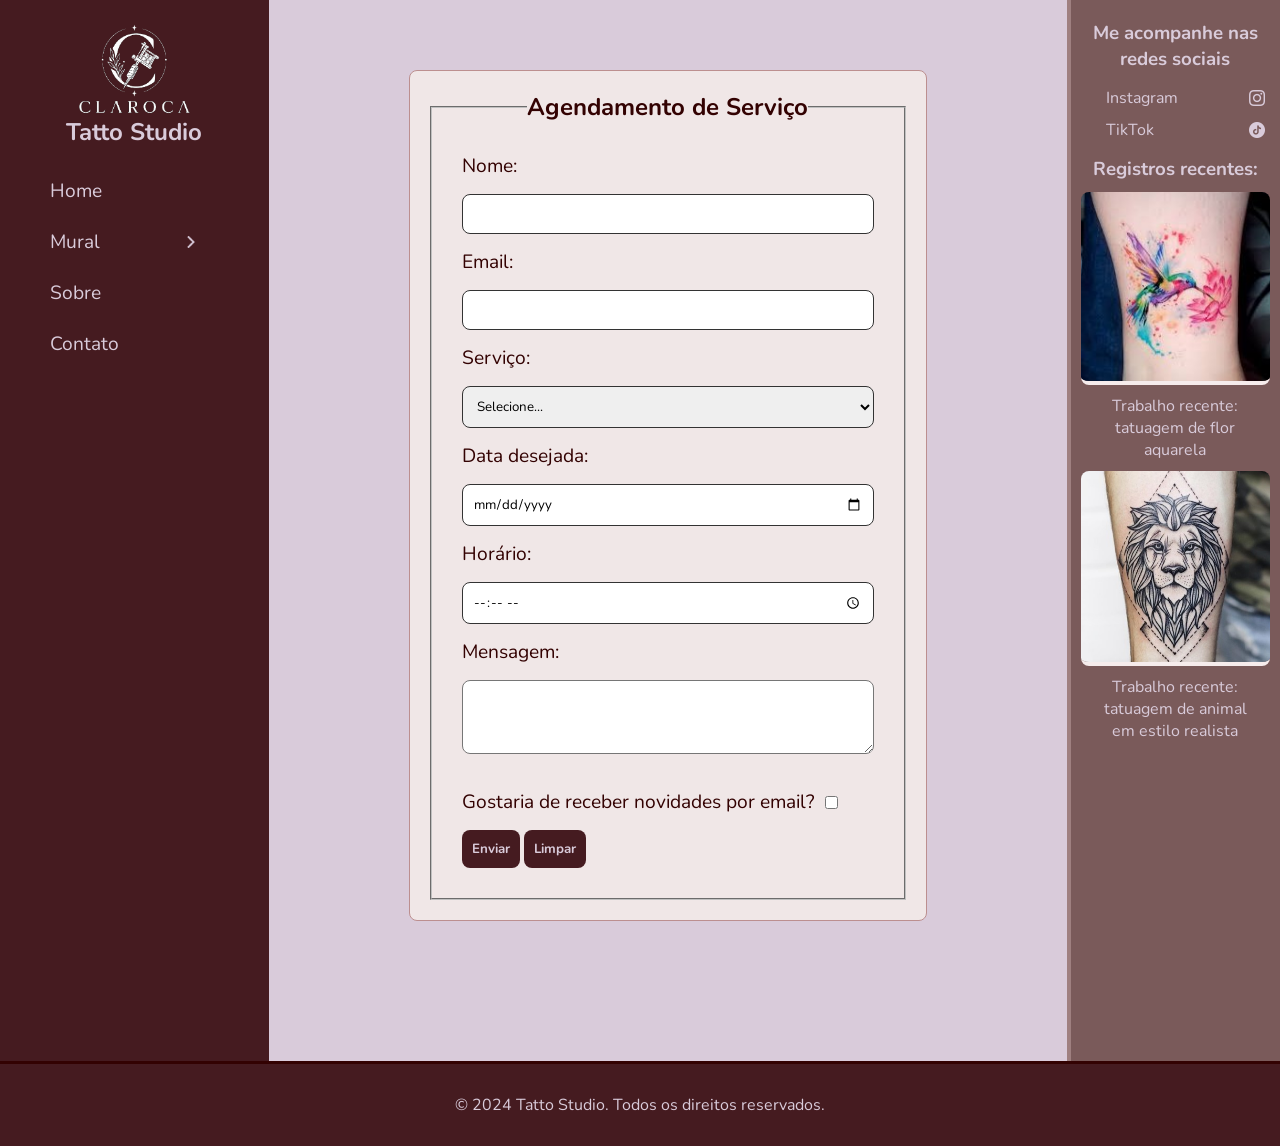
==== paginas/contato.html @ 86ca5c67 "Add files via upload" ====
<!DOCTYPE html>
<html lang="en">

<head>
    <meta charset="UTF-8">
    <meta name="viewport" content="width=device-width, initial-scale=1.0">
    <title>Tatto</title>
    <link rel="stylesheet" href="../estilos/layout.css">
    <link rel="shortcut icon" href="../imagens/tatuagem.ico">
    
</head>

<body>
    <section id="container">

        <nav>
            <header>
                <figure>
                    <img src="../imagens/logo.png" alt="Logo" width="120">
                    <h1>Tatto Studio</h1>
                </figure>
            </header>
            <ul>
                <li>
                    <a href="../index.html">Home</a>
                </li>

                <li class="dropdown" onclick="abrirMenu(event)">
                    <article>
                        <p>Mural</p>
                        <img src="../imagens/seta-direita.png" alt="Seta" width="12" class="arrow">
                    </article>

                    <ul class="submenu">
                        <li>
                            <a href="pele-artificial.html">Pele artificial</a>
                        </li>

                        <li>
                            <a href="pele-real.html">Pele real</a>
                        </li>
                    </ul>
                </li>

                <li>
                    <a href="./sobre.html">Sobre</a>
                </li>
                <li>
                    <a href="./contato.html">Contato</a>
                </li>
            </ul>
        </nav>

        <main>
            <form action="contato.html" method="post">
                <fieldset>
                    <legend>Agendamento de Serviço</legend>

                    <label for="lbnome">Nome:</label>
                    <input type="text" id="ipnome" name="nome" required>

                    <label for="lbemail">Email:</label>
                    <input type="email" id="ipemail" name="email" required>

                    <label for="lbassunto">Serviço:</label>
                    <select id="ipassunto" name="assunto" required>
                        <option value="">Selecione...</option>
                        <option value="arte">Arte</option>
                        <option value="tatuagem">Tatuagem</option>
                        <option value="projetos">Projeto</option>
                        <option value="outros">Outros</option>
                    </select>

                    <label for="lbdata">Data desejada:</label>
                    <input type="date" id="ipdata" name="data" required>

                    <label for="lbhora">Horário:</label>
                    <input type="time" id="iphora" name="hora" required>

                    
                    <label for="lbmensagem">Mensagem:</label>
                    <textarea id="ipmensagem" name="mensagem" rows="4"></textarea>

                    <article style="display: flex; align-items: center; gap: 10px; margin-top: 20px;">
                        <label for="lbgostaria">Gostaria de receber novidades por email?</label>
                        <input type="checkbox" id="ipgostaria" name="gostaria">
                    </article>
                    
                    <article class="form-actions">
                        <button type="button" onclick="enviarDados(event)">Enviar</button>
                        <button type="reset">Limpar</button>
                    </article>
                </fieldset>
            </form>

            <article id="resposta" style="display:none; margin-top: 30px;"></article>

        </main>

        <aside>
            <section>
                <article>
                    <h3>Me acompanhe nas redes sociais</h3>
                    <ul>
                        <li>
                            <a href="https://www.instagram.com/clarocao/" target="_blank">
                                Instagram
                                <img src="../imagens/insta.png" alt="Instagram" width="16">
                            </a>
                        </li>
                        <li>
                            <a href="https://www.tiktok.com/clarocao" target="_blank">
                                TikTok
                                <img src="../imagens/tiktok.png" alt="TikTok" width="16">
                            </a>
                        </li>
                    </ul>
                </article>
                <article>
                    <h3>
                        Registros recentes:
                    </h3>
                    <figure>
                        <img src="../imagens/registro-1.jpg" alt="Registro 1" width="100%">
                        <figcaption>Trabalho recente: tatuagem de flor aquarela</figcaption>
                    </figure>
                    <figure>
                        <img src="../imagens/registro-2.jpeg" alt="Registro 2" width="100%">
                        <figcaption>Trabalho recente: tatuagem de animal em estilo realista</figcaption>
                    </figure>
                </article>
            </section>
        </aside>

    </section>

    <footer>
        <p>&copy; 2024 Tatto Studio. Todos os direitos reservados.</p>
    </footer>
    <script src="../scripts/enviarDados.js"></script>
</body>

</html>
---- estilos/layout.css ----
@import url('https://fonts.googleapis.com/css2?family=Nunito:ital,wght@0,200..1000;1,200..1000&display=swap');

* {
    margin: 0;
    padding: 0;
    box-sizing: border-box;
    font-family: 'Nunito', sans-serif;
}

html,
body {
    height: 100%;
    background-color: #D9CBDA;
}

body {
    display: flex;
    flex-direction: column;
}

#container {
    display: flex;
    flex: 1;
}

main {
    width: 75%;
    padding: 40px;
}

nav {
    width: 25%;
    padding: 20px;
    background-color: #451b20;
}

figure {
    display: flex;
    flex-direction: column;
    align-items: center;
}

figure h1 {
    color: #D9CBDA;
    font-size: 1.5rem;
}

nav ul {
    margin-top: 20px;
    margin-left: 20px;
}

nav ul li {
    list-style: none;
    font-size: 1.2rem;
    margin: 5px 0;
    width: 80%;
    transition: 0.3s ease;
    padding: 10px;
}

nav ul li a {
    text-decoration: none;
    color: #D9CBDA;
}

nav ul li:hover {
    background-color: #3f1616;
    border-radius: 8px;
    transition: 0.3s ease;
}

.dropdown {
    position: relative;
}

.dropdown article{
    display: flex;
    justify-content: space-between;
    align-items: center;
    color: #D9CBDA;
    cursor:pointer;
}

.dropdown a {
    display: flex;
    justify-content: space-between;
    align-items: center;
}

.submenu {
    display: none;
    position: absolute;
    left: 100%;
    top: 0;
    list-style: none;
    padding: 5px;
    margin: 0;
    border-radius: 8px;
    background-color: #111;
    width: 150px;
}


.submenu li {
    padding: 10px;
    width: 100%;
    transition: 0.3s ease;
}


.submenu li a {
    color: white;
    text-decoration: none;
    font-size: 15px;
}


.submenu li:hover {
    font-weight: bold;
    background-color: #2b2b2b;
    transition: 0.3s ease;
}


.submenu.ativo {
    display: block;
}

.card {
    padding: 20px;
    margin: 20px;
    border-radius: 8px;
    border: 1px solid #333;
}

form{
    margin: 100px;
    margin-top:30px;
    padding: 20px;
    border-radius: 8px;
    border: 1px solid #bc8f8f;
    background-color: #f0e7e7; 
}

form fieldset{
    display: flex;
    flex-direction: column;
    gap: 15px;
    padding: 30px;
}

legend{
    font-size: 1.5rem;
    font-weight: bold;
    text-align: center;
    color:#330202;
}

label{
    font-size: 1.2rem;
    color: #330202;
}

input,textarea,button, select{
    border-radius: 8px;
}

input, select{
    padding: 10px;
    border: 1px solid #333;}

button{
    width: min-content;
    background-color: #451b20;
    color: #D9CBDA;
    font-weight: bold;
    padding: 10px;
    border: none;
}

aside{
    width: 20%;
    background-color: #7a5a5a;
    border-left: 4px solid #9f8080;
    padding: 10px;
}

aside h3{
    margin-top: 10px;
    margin-bottom: 10px;
    text-align: center;
    color: #D9CBDA; 
}

aside ul li{
    margin-left: 20px;
    list-style: none;
    padding: 5px;
}

aside ul li a{
    gap: 10px;
    align-items: center;
    display: flex;
    justify-content: space-between;
    text-decoration: none;
    color: #D9CBDA;
}

figure figcaption{
    margin: 10px;
    text-align: center;
    color: #D9CBDA;
}

aside figure img{
    border-radius: 8px;
    border-bottom:#f6ecec solid 4px;
}

footer {
    border-top: #330202 solid 3px;
    background-color: #451b20;
    color: #D9CBDA;
    padding: 30px;
    text-align: center;
}

.mural{
    display: flex;
    flex-wrap: wrap;
    justify-content: center;
}

.mural .card{
    width: 250px;
    padding:20px;
    display: flex;
    flex-direction: column;
    align-items: center;
    justify-content: center;
    background-color: #f0e7e7;
}

.mural .card figure img{
    width:100%;
}

.mural .card figcaption{
    color:#380505;
    font-weight: bold;
}
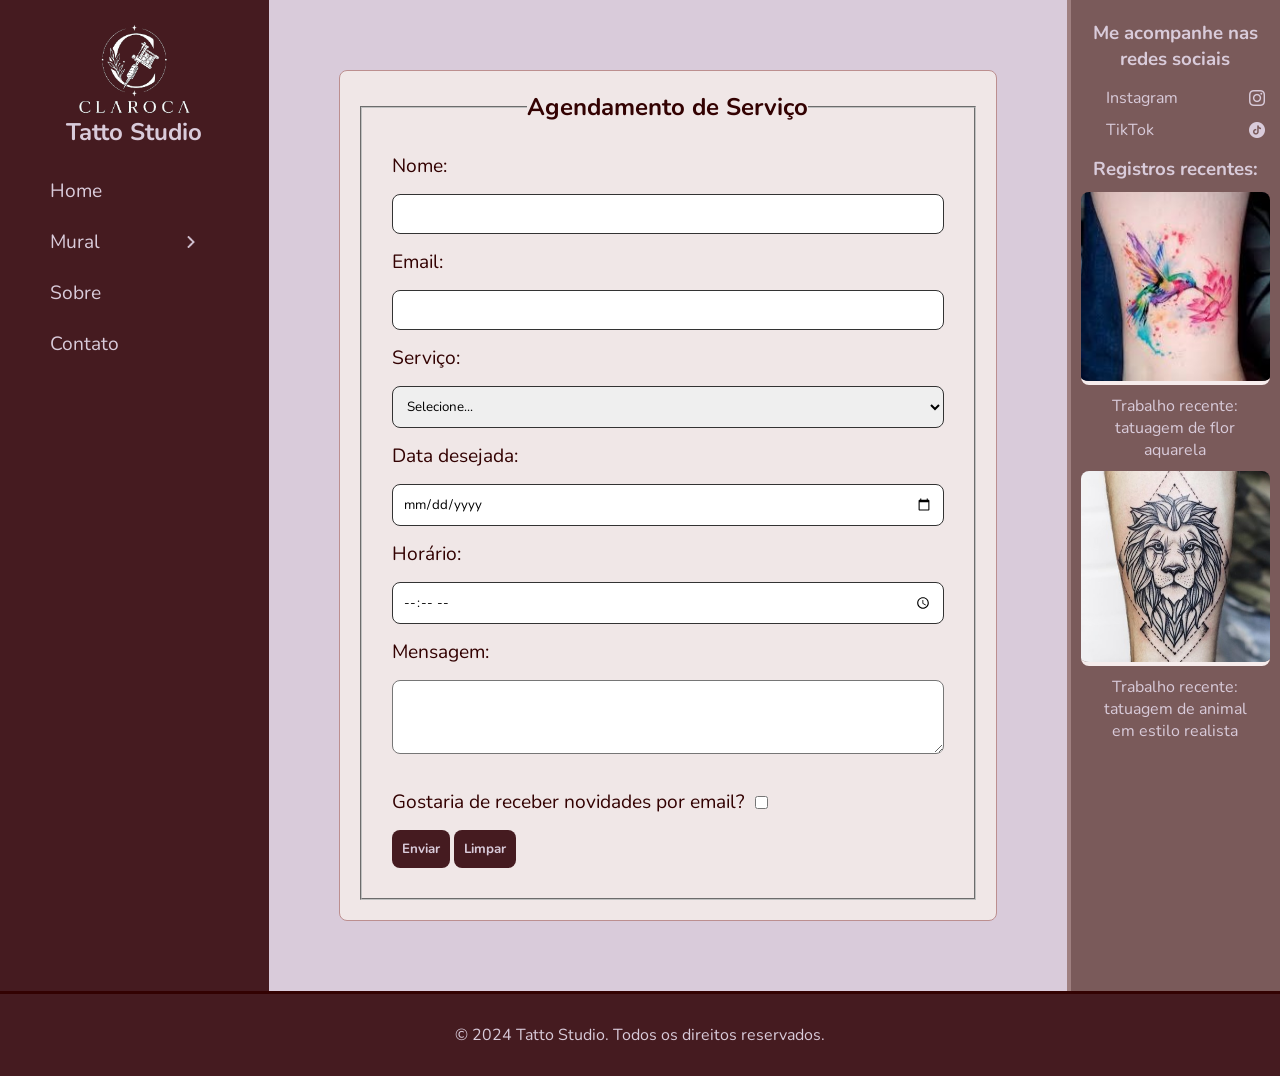
==== commit 07f3fa87: "Add files via upload" ====
--- a/paginas/contato.html
+++ b/paginas/contato.html
@@ -7,7 +7,7 @@
     <title>Tatto</title>
     <link rel="stylesheet" href="../estilos/layout.css">
     <link rel="shortcut icon" href="../imagens/tatuagem.ico">
-    
+
 </head>
 
 <body>
@@ -26,6 +26,7 @@
                 </li>
 
                 <li class="dropdown" onclick="abrirMenu(event)">
+
                     <article>
                         <p>Mural</p>
                         <img src="../imagens/seta-direita.png" alt="Seta" width="12" class="arrow">
@@ -77,7 +78,7 @@
                     <label for="lbhora">Horário:</label>
                     <input type="time" id="iphora" name="hora" required>
 
-                    
+
                     <label for="lbmensagem">Mensagem:</label>
                     <textarea id="ipmensagem" name="mensagem" rows="4"></textarea>
 
@@ -85,7 +86,7 @@
                         <label for="lbgostaria">Gostaria de receber novidades por email?</label>
                         <input type="checkbox" id="ipgostaria" name="gostaria">
                     </article>
-                    
+
                     <article class="form-actions">
                         <button type="button" onclick="enviarDados(event)">Enviar</button>
                         <button type="reset">Limpar</button>
@@ -137,6 +138,7 @@
     <footer>
         <p>&copy; 2024 Tatto Studio. Todos os direitos reservados.</p>
     </footer>
+    <script src="../scripts/menuDropDown.js"></script>
     <script src="../scripts/enviarDados.js"></script>
 </body>
 
--- a/estilos/layout.css
+++ b/estilos/layout.css
@@ -24,7 +24,7 @@
 }
 
 main {
-    width: 75%;
+    width: 55%;
     padding: 40px;
 }
 
@@ -135,7 +135,7 @@
 }
 
 form{
-    margin: 100px;
+    margin: 30px;
     margin-top:30px;
     padding: 20px;
     border-radius: 8px;
@@ -227,6 +227,74 @@
     text-align: center;
 }
 
+@media (max-width: 767px) {
+    #container {
+        flex-direction: column;
+    }
+
+    nav {
+        width: 100%;
+        padding: 20px;
+    }
+
+    main {
+        width: 100%;
+        padding: 20px;
+    }
+
+    aside {
+        width: 100%;
+        border-left: none;
+        border-top: 4px solid #9f8080;
+        margin-top: 20px;
+    }
+
+    .card {
+        margin: 10px 0;
+    }
+
+    nav ul li {
+        width: 100%;
+    }
+
+    .submenu {
+        position: relative;
+        left: 0;
+        top: 0;
+        width: 100%;
+    }
+
+    form {
+        margin: 20px;
+    }
+
+    form fieldset {
+        padding: 20px;
+    }
+
+    footer {
+        padding: 20px;
+    }
+}
+
+@media (min-width: 992px) {
+    #container {
+        flex-direction: row;
+    }
+
+    nav {
+        width: 25%;
+    }
+
+    main {
+        width: 75%;
+    }
+
+    aside {
+        width: 20%;
+    }
+}
+
 .mural{
     display: flex;
     flex-wrap: wrap;
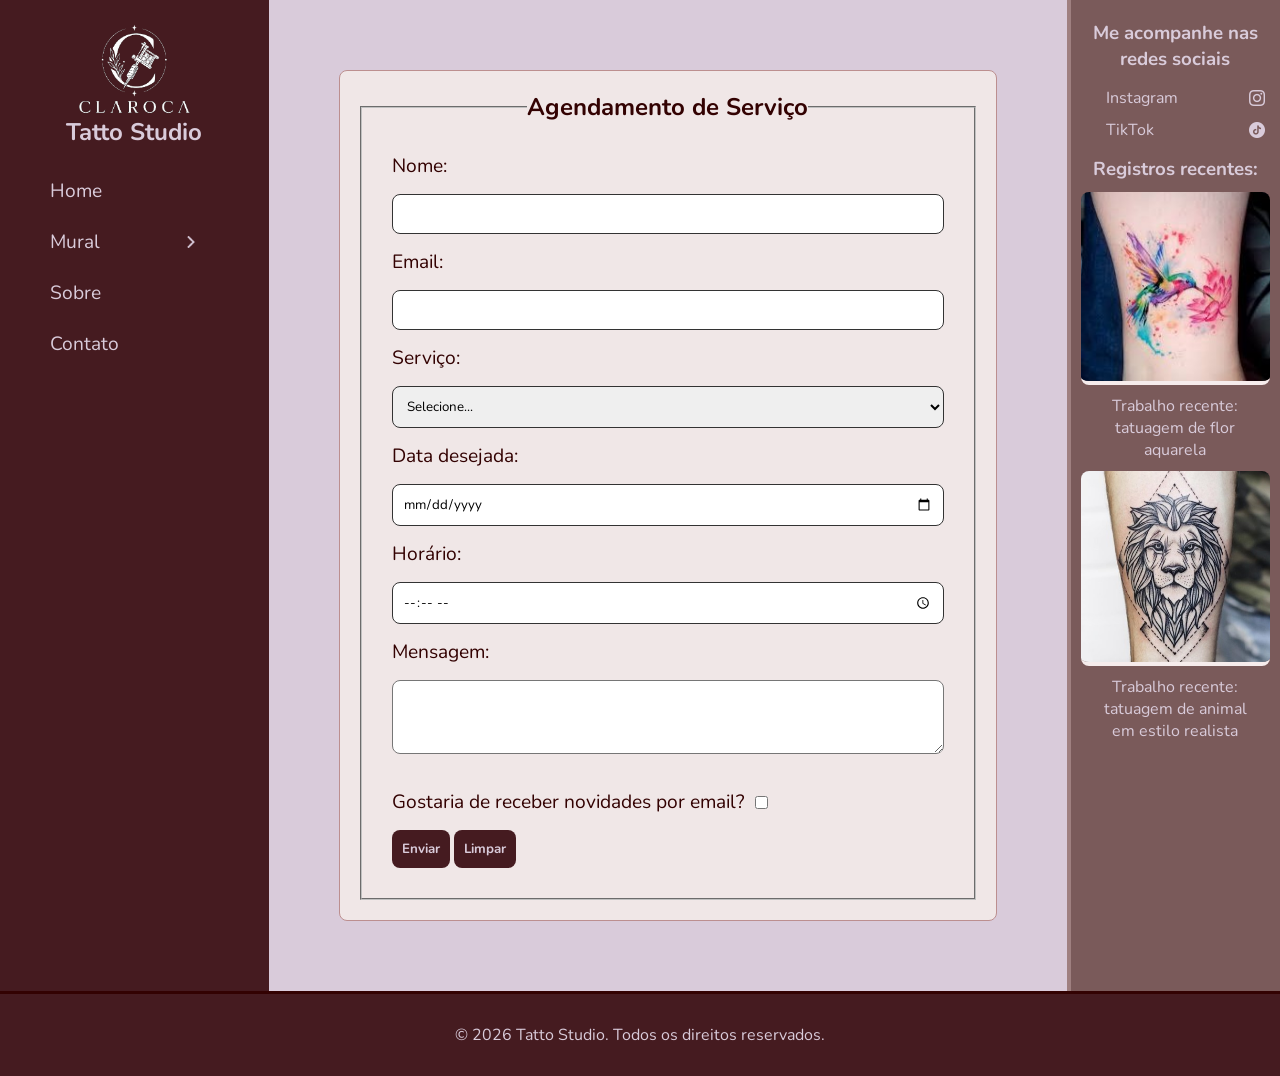
==== commit ab608deb: "alterando ano do footer Updated copyright year from 2024 to 2026." ====
--- a/paginas/contato.html
+++ b/paginas/contato.html
@@ -136,10 +136,10 @@
     </section>
 
     <footer>
-        <p>&copy; 2024 Tatto Studio. Todos os direitos reservados.</p>
+        <p>&copy; 2026 Tatto Studio. Todos os direitos reservados.</p>
     </footer>
     <script src="../scripts/menuDropDown.js"></script>
     <script src="../scripts/enviarDados.js"></script>
 </body>
 
-</html>+</html>
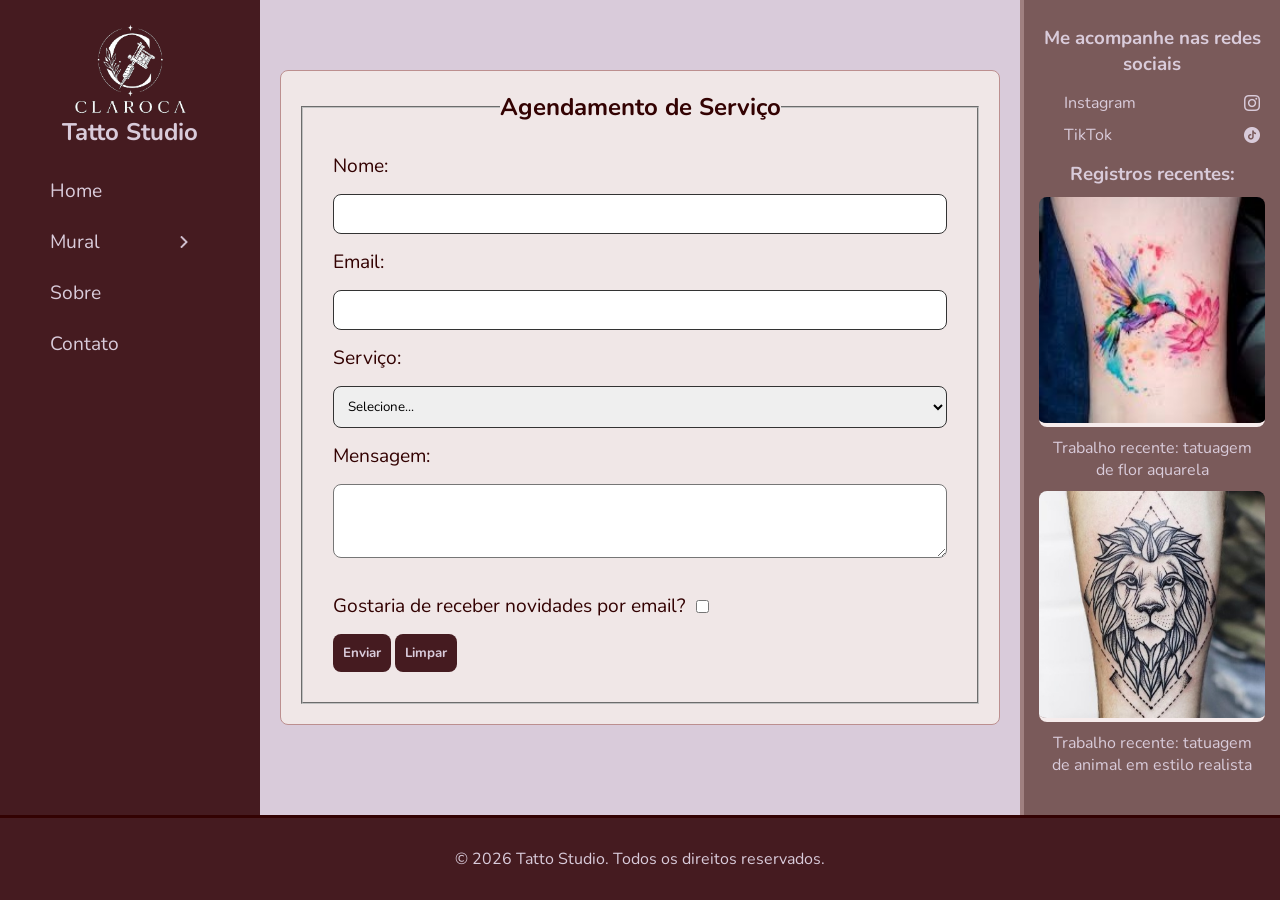
==== commit c133fcc8: "fix: utilizando grid e concertando responsividade" ====
--- a/paginas/contato.html
+++ b/paginas/contato.html
@@ -1,5 +1,5 @@
 <!DOCTYPE html>
-<html lang="en">
+<html lang="pt-br">
 
 <head>
     <meta charset="UTF-8">
@@ -11,129 +11,128 @@
 </head>
 
 <body>
-    <section id="container">
 
-        <nav>
-            <header>
-                <figure>
-                    <img src="../imagens/logo.png" alt="Logo" width="120">
-                    <h1>Tatto Studio</h1>
-                </figure>
-            </header>
-            <ul>
-                <li>
-                    <a href="../index.html">Home</a>
-                </li>
+    <nav>
+        <header>
+            <figure>
+                <img src="../imagens/logo.png" alt="Logo" width="120">
+                <h1>Tatto Studio</h1>
+            </figure>
+        </header>
+        <ul>
+            <li>
+                <a href="../index.html">Home</a>
+            </li>
 
-                <li class="dropdown" onclick="abrirMenu(event)">
+            <li class="dropdown" onclick="abrirMenu(event)">
 
-                    <article>
-                        <p>Mural</p>
-                        <img src="../imagens/seta-direita.png" alt="Seta" width="12" class="arrow">
-                    </article>
+                <article>
+                    <p>Mural</p>
+                    <img src="../imagens/seta-direita.png" alt="Seta" width="12" class="arrow">
+                </article>
 
-                    <ul class="submenu">
-                        <li>
-                            <a href="pele-artificial.html">Pele artificial</a>
-                        </li>
+                <ul class="submenu">
+                    <li>
+                        <a href="pele-artificial.html">Pele artificial</a>
+                    </li>
 
-                        <li>
-                            <a href="pele-real.html">Pele real</a>
-                        </li>
-                    </ul>
-                </li>
+                    <li>
+                        <a href="pele-real.html">Pele real</a>
+                    </li>
+                </ul>
+            </li>
 
-                <li>
-                    <a href="./sobre.html">Sobre</a>
-                </li>
-                <li>
-                    <a href="./contato.html">Contato</a>
-                </li>
-            </ul>
-        </nav>
+            <li>
+                <a href="./sobre.html">Sobre</a>
+            </li>
+            <li>
+                <a href="./contato.html">Contato</a>
+            </li>
+        </ul>
+    </nav>
 
-        <main>
-            <form action="contato.html" method="post">
-                <fieldset>
-                    <legend>Agendamento de Serviço</legend>
+    <main>
+        <form action="contato.html" method="post">
+            <fieldset>
+                <legend>Agendamento de Serviço</legend>
 
-                    <label for="lbnome">Nome:</label>
-                    <input type="text" id="ipnome" name="nome" required>
+                <label for="lbnome">Nome:</label>
+                <input type="text" id="ipnome" name="nome" required>
 
-                    <label for="lbemail">Email:</label>
-                    <input type="email" id="ipemail" name="email" required>
+                <label for="lbemail">Email:</label>
+                <input type="email" id="ipemail" name="email" required>
 
-                    <label for="lbassunto">Serviço:</label>
-                    <select id="ipassunto" name="assunto" required>
-                        <option value="">Selecione...</option>
-                        <option value="arte">Arte</option>
-                        <option value="tatuagem">Tatuagem</option>
-                        <option value="projetos">Projeto</option>
-                        <option value="outros">Outros</option>
-                    </select>
+                <label for="lbassunto">Serviço:</label>
+                <select id="ipassunto" name="assunto" required>
+                    <option value="">Selecione...</option>
+                    <option value="tatuagem">Tatuagem</option>
+                    <option value="elogio">Elogio</option>
+                    <option value="critica">Crítica</option>
+                    <option value="outros">Outros</option>
+                </select>
 
+                <article id="bloco-tatto" style="display:none;">
                     <label for="lbdata">Data desejada:</label>
                     <input type="date" id="ipdata" name="data" required>
 
                     <label for="lbhora">Horário:</label>
                     <input type="time" id="iphora" name="hora" required>
+                </article>
 
 
-                    <label for="lbmensagem">Mensagem:</label>
-                    <textarea id="ipmensagem" name="mensagem" rows="4"></textarea>
+                <label for="lbmensagem">Mensagem:</label>
+                <textarea id="ipmensagem" name="mensagem" rows="4"></textarea>
 
-                    <article style="display: flex; align-items: center; gap: 10px; margin-top: 20px;">
-                        <label for="lbgostaria">Gostaria de receber novidades por email?</label>
-                        <input type="checkbox" id="ipgostaria" name="gostaria">
-                    </article>
+                <article style="display: flex; align-items: center; gap: 10px; margin-top: 20px;">
+                    <label for="lbgostaria">Gostaria de receber novidades por email?</label>
+                    <input type="checkbox" id="ipgostaria" name="gostaria">
+                </article>
 
-                    <article class="form-actions">
-                        <button type="button" onclick="enviarDados(event)">Enviar</button>
-                        <button type="reset">Limpar</button>
-                    </article>
-                </fieldset>
-            </form>
+                <article class="form-actions">
+                    <button type="button" onclick="enviarDados(event)">Enviar</button>
+                    <button type="reset">Limpar</button>
+                </article>
+            </fieldset>
+        </form>
 
-            <article id="resposta" style="display:none; margin-top: 30px;"></article>
+        <article id="resposta" style="display:none; margin-top: 30px;"></article>
 
-        </main>
+    </main>
 
-        <aside>
-            <section>
-                <article>
-                    <h3>Me acompanhe nas redes sociais</h3>
-                    <ul>
-                        <li>
-                            <a href="https://www.instagram.com/clarocao/" target="_blank">
-                                Instagram
-                                <img src="../imagens/insta.png" alt="Instagram" width="16">
-                            </a>
-                        </li>
-                        <li>
-                            <a href="https://www.tiktok.com/clarocao" target="_blank">
-                                TikTok
-                                <img src="../imagens/tiktok.png" alt="TikTok" width="16">
-                            </a>
-                        </li>
-                    </ul>
-                </article>
-                <article>
-                    <h3>
-                        Registros recentes:
-                    </h3>
-                    <figure>
-                        <img src="../imagens/registro-1.jpg" alt="Registro 1" width="100%">
-                        <figcaption>Trabalho recente: tatuagem de flor aquarela</figcaption>
-                    </figure>
-                    <figure>
-                        <img src="../imagens/registro-2.jpeg" alt="Registro 2" width="100%">
-                        <figcaption>Trabalho recente: tatuagem de animal em estilo realista</figcaption>
-                    </figure>
-                </article>
-            </section>
-        </aside>
-
-    </section>
+    <aside>
+        <section>
+            <article>
+                <h3>Me acompanhe nas redes sociais</h3>
+                <ul>
+                    <li>
+                        <a href="https://www.instagram.com/clarocao/" target="_blank">
+                            Instagram
+                            <img src="../imagens/insta.png" alt="Instagram" width="16">
+                        </a>
+                    </li>
+                    <li>
+                        <a href="https://www.tiktok.com/clarocao" target="_blank">
+                            TikTok
+                            <img src="../imagens/tiktok.png" alt="TikTok" width="16">
+                        </a>
+                    </li>
+                </ul>
+            </article>
+            <article>
+                <h3>
+                    Registros recentes:
+                </h3>
+                <figure>
+                    <img src="../imagens/registro-1.jpg" alt="Registro 1" width="100%">
+                    <figcaption>Trabalho recente: tatuagem de flor aquarela</figcaption>
+                </figure>
+                <figure>
+                    <img src="../imagens/registro-2.jpeg" alt="Registro 2" width="100%">
+                    <figcaption>Trabalho recente: tatuagem de animal em estilo realista</figcaption>
+                </figure>
+            </article>
+        </section>
+    </aside>
 
     <footer>
         <p>&copy; 2026 Tatto Studio. Todos os direitos reservados.</p>
@@ -142,4 +141,4 @@
     <script src="../scripts/enviarDados.js"></script>
 </body>
 
-</html>
+</html>
--- a/estilos/layout.css
+++ b/estilos/layout.css
@@ -1,3 +1,4 @@
+
 @import url('https://fonts.googleapis.com/css2?family=Nunito:ital,wght@0,200..1000;1,200..1000&display=swap');
 
 * {
@@ -14,22 +15,17 @@
 }
 
 body {
-    display: flex;
-    flex-direction: column;
-}
-
-#container {
-    display: flex;
-    flex: 1;
-}
-
-main {
-    width: 55%;
-    padding: 40px;
+    min-height: 100vh;
+    display: grid;
+    grid-template-columns: 260px 1fr 260px;
+    grid-template-rows: 1fr auto;
+    grid-template-areas:
+        "navegacao principal lateral"
+        "rodape rodape rodape";
 }
 
 nav {
-    width: 25%;
+    grid-area: navegacao;
     padding: 20px;
     background-color: #451b20;
 }
@@ -74,12 +70,12 @@
     position: relative;
 }
 
-.dropdown article{
+.dropdown article {
     display: flex;
     justify-content: space-between;
     align-items: center;
     color: #D9CBDA;
-    cursor:pointer;
+    cursor: pointer;
 }
 
 .dropdown a {
@@ -99,15 +95,14 @@
     border-radius: 8px;
     background-color: #111;
     width: 150px;
-}
-
+    z-index: 10;
+}
 
 .submenu li {
     padding: 10px;
     width: 100%;
     transition: 0.3s ease;
 }
-
 
 .submenu li a {
     color: white;
@@ -115,91 +110,96 @@
     font-size: 15px;
 }
 
-
 .submenu li:hover {
     font-weight: bold;
     background-color: #2b2b2b;
     transition: 0.3s ease;
 }
-
 
 .submenu.ativo {
     display: block;
 }
 
+main {
+    grid-area: principal;
+    padding: 40px 20px;
+}
+
 .card {
     padding: 20px;
-    margin: 20px;
+    margin: 20px 0;
     border-radius: 8px;
     border: 1px solid #333;
 }
 
-form{
-    margin: 30px;
-    margin-top:30px;
+form {
+    margin: 30px 0;
     padding: 20px;
     border-radius: 8px;
     border: 1px solid #bc8f8f;
     background-color: #f0e7e7; 
 }
 
-form fieldset{
+form fieldset {
     display: flex;
     flex-direction: column;
     gap: 15px;
     padding: 30px;
 }
 
-legend{
+legend {
     font-size: 1.5rem;
     font-weight: bold;
     text-align: center;
-    color:#330202;
-}
-
-label{
+    color: #330202;
+}
+
+label {
     font-size: 1.2rem;
     color: #330202;
 }
 
-input,textarea,button, select{
-    border-radius: 8px;
-}
-
-input, select{
-    padding: 10px;
-    border: 1px solid #333;}
-
-button{
+input, textarea, button, select {
+    border-radius: 8px;
+}
+
+input, select {
+    padding: 10px;
+    border: 1px solid #333;
+}
+
+button {
     width: min-content;
     background-color: #451b20;
     color: #D9CBDA;
     font-weight: bold;
     padding: 10px;
     border: none;
-}
-
-aside{
-    width: 20%;
+    cursor: pointer;
+}
+
+
+aside {
+    grid-area: lateral;
     background-color: #7a5a5a;
     border-left: 4px solid #9f8080;
-    padding: 10px;
-}
-
-aside h3{
+    padding: 15px;
+}
+
+aside h3 {
     margin-top: 10px;
     margin-bottom: 10px;
     text-align: center;
     color: #D9CBDA; 
 }
 
-aside ul li{
+aside ul li {
     margin-left: 20px;
     list-style: none;
     padding: 5px;
 }
 
-aside ul li a{
+aside ul li a {
     gap: 10px;
     align-items: center;
     display: flex;
@@ -208,18 +208,21 @@
     color: #D9CBDA;
 }
 
-figure figcaption{
+figure figcaption {
     margin: 10px;
     text-align: center;
     color: #D9CBDA;
 }
 
-aside figure img{
-    border-radius: 8px;
-    border-bottom:#f6ecec solid 4px;
+aside figure img {
+    border-radius: 8px;
+    border-bottom: #f6ecec solid 4px;
+    width: 100%;
+    height: auto;
 }
 
 footer {
+    grid-area: rodape;
     border-top: #330202 solid 3px;
     background-color: #451b20;
     color: #D9CBDA;
@@ -227,30 +230,51 @@
     text-align: center;
 }
 
-@media (max-width: 767px) {
-    #container {
-        flex-direction: column;
-    }
-
-    nav {
-        width: 100%;
-        padding: 20px;
-    }
-
-    main {
-        width: 100%;
-        padding: 20px;
+.mural {
+    display: flex;
+    flex-wrap: wrap;
+    justify-content: center;
+    gap: 20px;
+}
+
+.mural .card {
+    width: 250px;
+    padding: 20px;
+    display: flex;
+    flex-direction: column;
+    align-items: center;
+    justify-content: center;
+    background-color: #f0e7e7;
+    margin: 0;
+}
+
+.mural .card figure img {
+    width: 100%;
+}
+
+.mural .card figcaption {
+    color: #380505;
+    font-weight: bold;
+}
+
+@media (max-width: 940px) {
+    body {
+        grid-template-columns: 1fr;
+        grid-template-areas: 
+            "navegacao"
+            "principal"
+            "lateral"
+            "rodape";
     }
 
     aside {
-        width: 100%;
         border-left: none;
         border-top: 4px solid #9f8080;
-        margin-top: 20px;
-    }
-
-    .card {
-        margin: 10px 0;
+    }
+
+    aside figure img {
+        width: 60%;
+        height: auto;
     }
 
     nav ul li {
@@ -263,59 +287,4 @@
         top: 0;
         width: 100%;
     }
-
-    form {
-        margin: 20px;
-    }
-
-    form fieldset {
-        padding: 20px;
-    }
-
-    footer {
-        padding: 20px;
-    }
-}
-
-@media (min-width: 992px) {
-    #container {
-        flex-direction: row;
-    }
-
-    nav {
-        width: 25%;
-    }
-
-    main {
-        width: 75%;
-    }
-
-    aside {
-        width: 20%;
-    }
-}
-
-.mural{
-    display: flex;
-    flex-wrap: wrap;
-    justify-content: center;
-}
-
-.mural .card{
-    width: 250px;
-    padding:20px;
-    display: flex;
-    flex-direction: column;
-    align-items: center;
-    justify-content: center;
-    background-color: #f0e7e7;
-}
-
-.mural .card figure img{
-    width:100%;
-}
-
-.mural .card figcaption{
-    color:#380505;
-    font-weight: bold;
 }
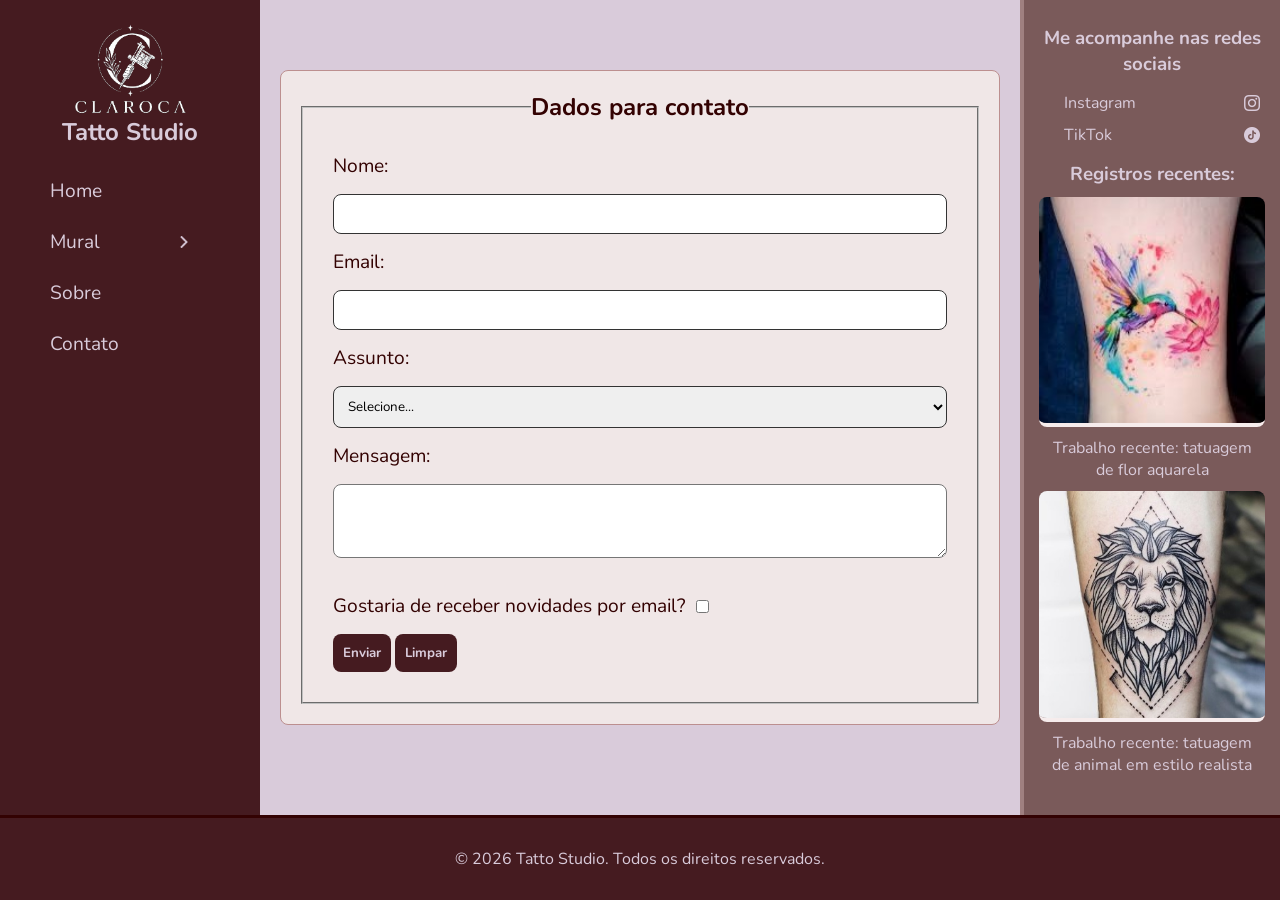
==== commit 43ea96a3: "fix: adequando termos para o contexto do formulario" ====
--- a/paginas/contato.html
+++ b/paginas/contato.html
@@ -54,7 +54,7 @@
     <main>
         <form action="contato.html" method="post">
             <fieldset>
-                <legend>Agendamento de Serviço</legend>
+                <legend>Dados para contato</legend>
 
                 <label for="lbnome">Nome:</label>
                 <input type="text" id="ipnome" name="nome" required>
@@ -62,7 +62,7 @@
                 <label for="lbemail">Email:</label>
                 <input type="email" id="ipemail" name="email" required>
 
-                <label for="lbassunto">Serviço:</label>
+                <label for="lbassunto">Assunto:</label>
                 <select id="ipassunto" name="assunto" required>
                     <option value="">Selecione...</option>
                     <option value="tatuagem">Tatuagem</option>
@@ -90,7 +90,7 @@
 
                 <article class="form-actions">
                     <button type="button" onclick="enviarDados(event)">Enviar</button>
-                    <button type="reset">Limpar</button>
+                    <button type="reset" onclick="limparTela(event)">Limpar</button>
                 </article>
             </fieldset>
         </form>
